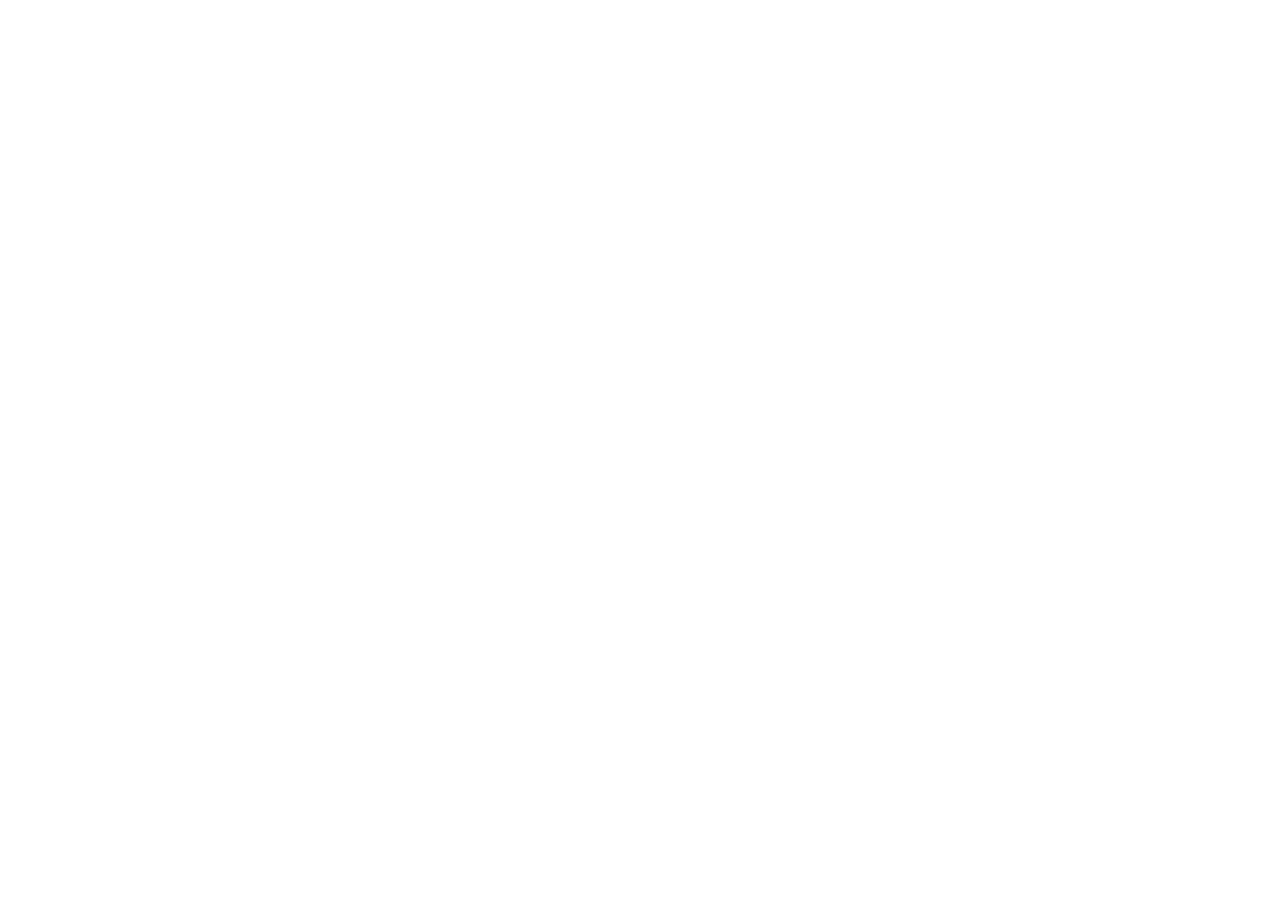
==== index.html @ 56f90200 "Initial commit" ====
<!DOCTYPE html>
<html lang="en">
<head>
    <meta charset="UTF-8">
    <meta name="viewport" content="width=device-width, initial-scale=1.0">
    <title>Project</title>
    <link rel="stylesheet" href="css/style.css">
</head>
<body>
    
</body>
</html>
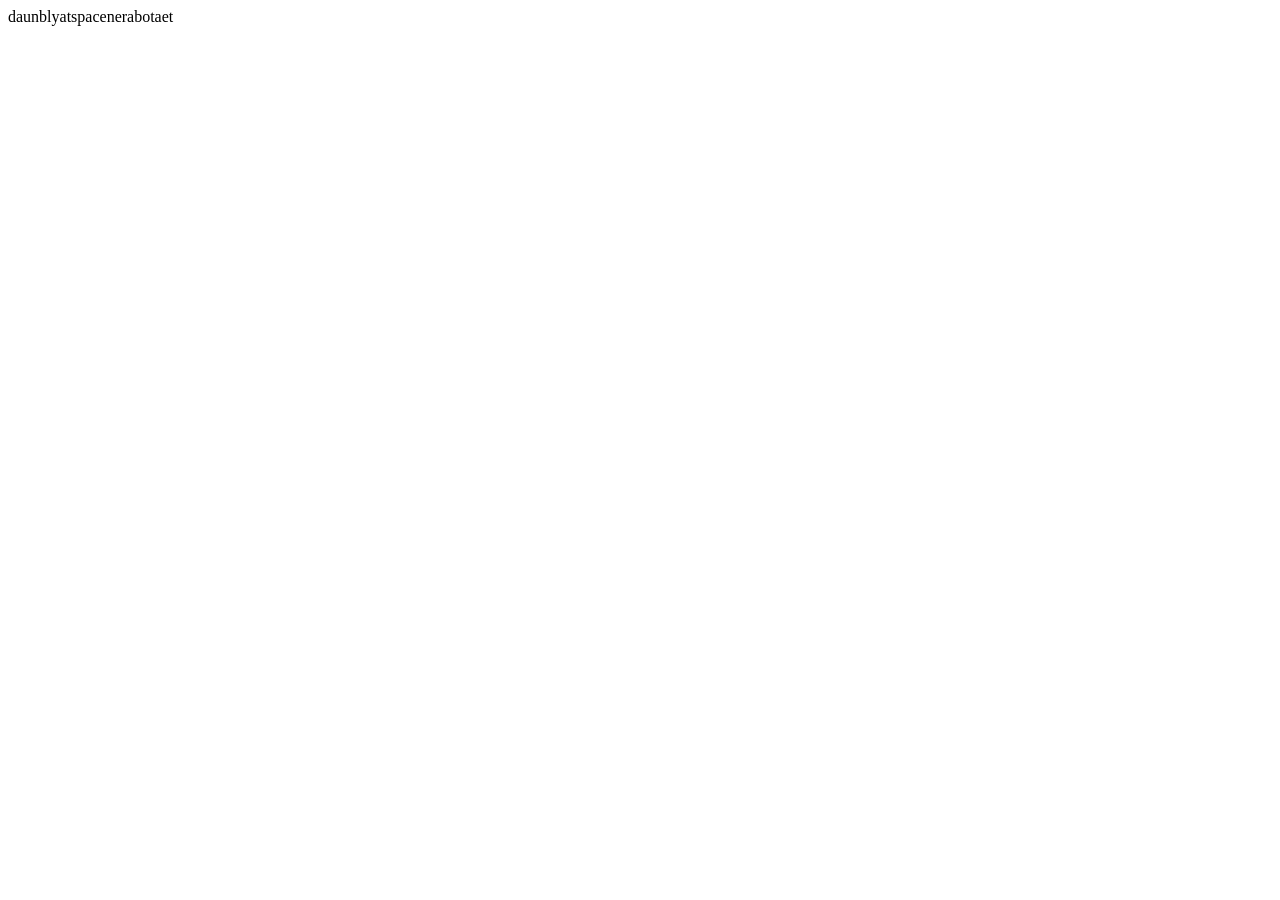
==== commit 0171cf2b: "67676767" ====
--- a/index.html
+++ b/index.html
@@ -7,6 +7,6 @@
     <link rel="stylesheet" href="css/style.css">
 </head>
 <body>
-    
+    daunblyatspacenerabotaet
 </body>
 </html>
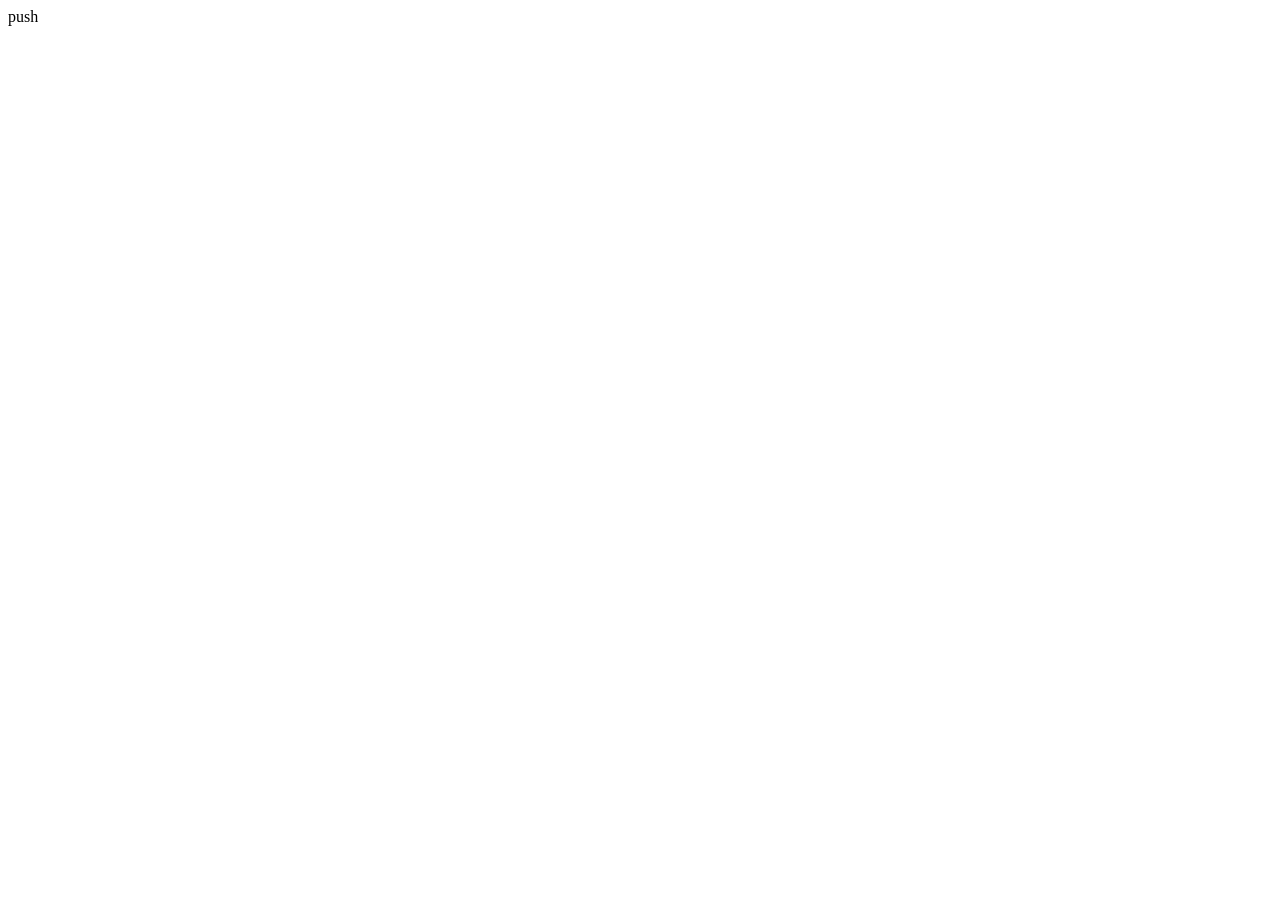
==== commit 72c034b8: "test push" ====
--- a/index.html
+++ b/index.html
@@ -7,6 +7,6 @@
     <link rel="stylesheet" href="css/style.css">
 </head>
 <body>
-    daunblyatspacenerabotaet
+    push
 </body>
 </html>
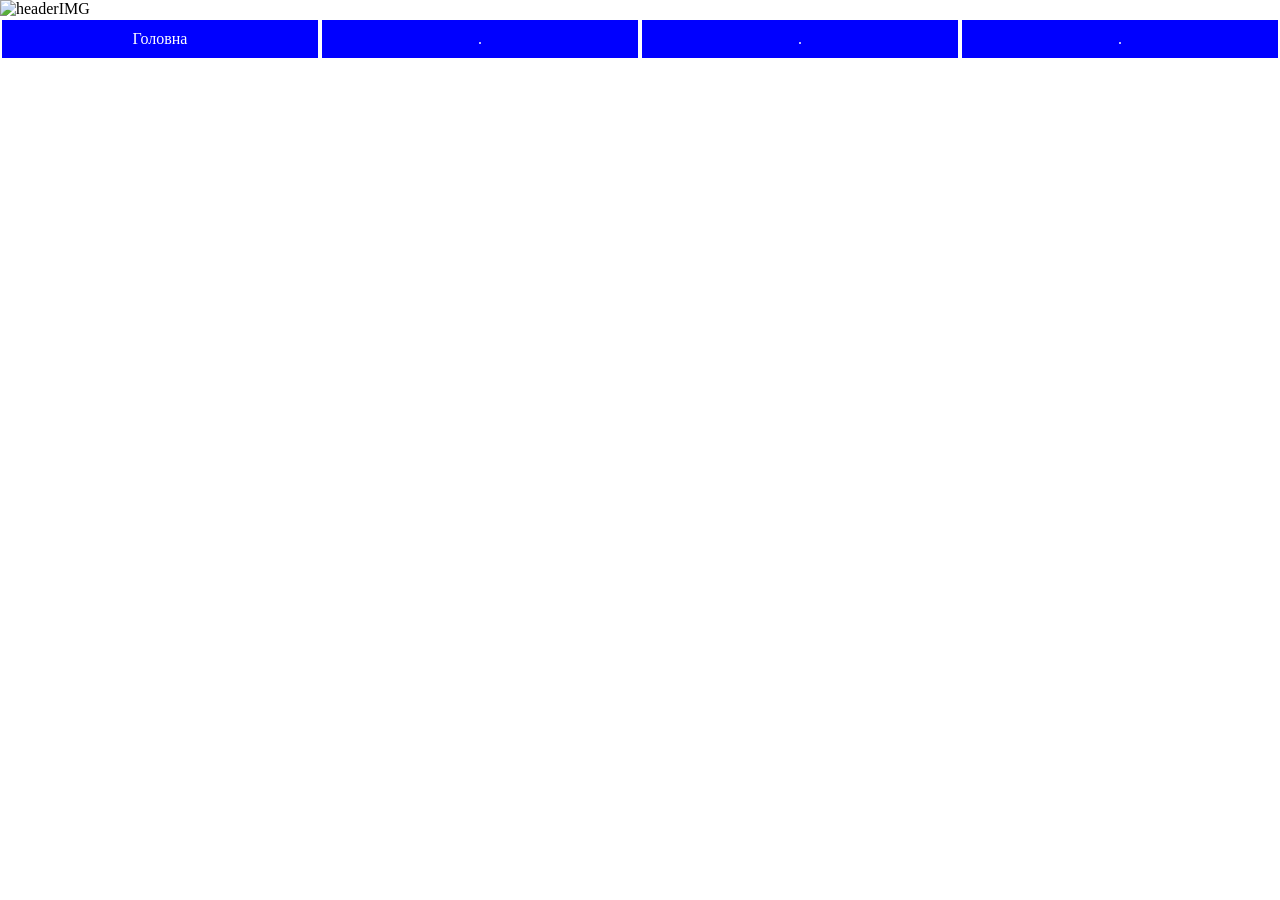
==== commit 0202b347: "created base" ====
--- a/index.html
+++ b/index.html
@@ -7,6 +7,20 @@
     <link rel="stylesheet" href="css/style.css">
 </head>
 <body>
-    push
+    <div><img href="" alt="headerIMG"></div>
+    <div class="navbar">
+        <div>
+            <a href="">Головна</a>
+        </div>
+        <div >
+            <a href="">.</a>
+        </div>
+        <div>
+            <a href="">.</a>
+        </div>
+        <div>
+            <a href="">.</a>
+        </div>
+    </div>
 </body>
 </html>
--- a/css/style.css
+++ b/css/style.css
@@ -0,0 +1,20 @@
+body {
+    margin: 0;
+    padding: 0;
+}
+
+.navbar{
+    display: flex;
+}
+.navbar div{
+    width: 25%;
+    margin: 2px;
+}
+.navbar div a{
+    display: block;
+    padding: 10px;
+    background-color: blue;
+    color: white;
+    text-align: center;
+    text-decoration: none;
+}
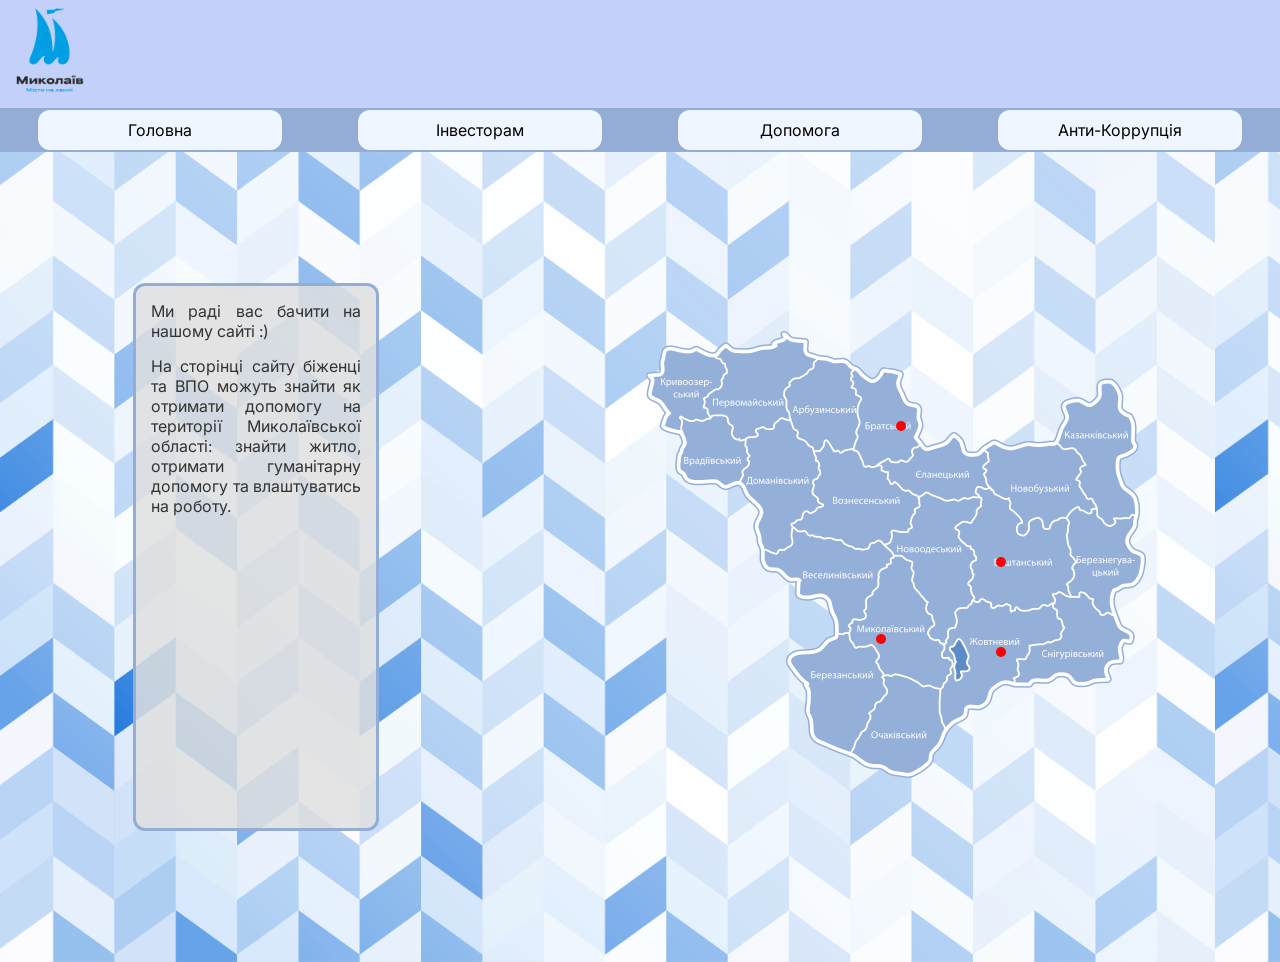
==== commit dd84d17c: "added new pages" ====
--- a/index.html
+++ b/index.html
@@ -5,22 +5,44 @@
     <meta name="viewport" content="width=device-width, initial-scale=1.0">
     <title>Project</title>
     <link rel="stylesheet" href="css/style.css">
+    <link rel="preconnect" href="https://fonts.googleapis.com">
+    <link rel="preconnect" href="https://fonts.gstatic.com" crossorigin>
+    <link href="https://fonts.googleapis.com/css2?family=Inter:ital,opsz,wght@0,14..32,100..900;1,14..32,100..900&display=swap" rel="stylesheet">
 </head>
 <body>
-    <div><img href="" alt="headerIMG"></div>
-    <div class="navbar">
-        <div>
-            <a href="">Головна</a>
+    <div class="header wigth100"><div class="imgPng"><img src="img/logo.png" alt="headerIMG" width="100px" height="100px"></div></div>
+        <div class="width100">
+            <div class="navbar width100">
+                <div>
+                    <a href="index.html">Головна</a>
+                </div>
+                <div >
+                    <a href="second.html">Інвесторам</a>
+                </div>
+                <div>
+                    <a href="third.html">Допомога</a>
+                </div>
+                <div>
+                    <a href="fourth.html">Анти-Коррупція</a>
+                </div>
         </div>
-        <div >
-            <a href="">.</a>
+    </div>
+    <div class="width100 height60 bgimage">
+        <div class="descripton">
+            <div class="card">
+                <p>Ми раді вас бачити на нашому сайті :)</p>
+                <p>На сторінці сайту біженці та ВПО можуть знайти як отримати допомогу на території Миколаївської області: знайти житло, отримати гуманітарну допомогу та влаштуватись на роботу.</p>
+            </div>
         </div>
-        <div>
-            <a href="">.</a>
-        </div>
-        <div>
-            <a href="">.</a>
-        </div>
+        <div class="image ">
+            <div class="contaner">
+                <img src="img/map.png">
+                <a href="index.html"><div class="tocha pervatocha"></div></a>
+                <a href=""><div class="tocha ftorotocha"></div></a>
+                <a href=""><div class="tocha tretetocha"></div></a>
+                <a href=""><div class="tocha chetvotocha"></div></a>
+            </div>
+        </div> 
     </div>
 </body>
 </html>
--- a/css/style.css
+++ b/css/style.css
@@ -1,20 +1,118 @@
+@import url("https://fonts.googleapis.com/css2?family=Inter:ital,opsz,wght@0,14..32,100..900;1,14..32,100..900&display=swap");
 body {
+    font-family: "Inter", sans-serif;
     margin: 0;
     padding: 0;
+    overflow-x:hidden;
 }
-
+.bgimage{
+    background-image: url("../img/background.jpg");
+    background-repeat: repeat;
+    background-size: contain;
+}
 .navbar{
     display: flex;
+    justify-content: space-around;
+    width: 80%;
+    background-color: rgba(147,173,215,1);
 }
 .navbar div{
-    width: 25%;
+    width: 19%;
     margin: 2px;
 }
 .navbar div a{
     display: block;
     padding: 10px;
-    background-color: blue;
-    color: white;
+    background-color: rgba(240,246,255,1);
+    color: black;
     text-align: center;
     text-decoration: none;
+    border-radius: 12px;
+}
+.header
+{
+    display: flex;
+    height: 12vh;
+    background-color: rgba(194, 208, 250, 1)
+}
+.width100
+{
+    display: flex;
+    justify-content: space-around;
+    width: 100vw;
+}
+.height60
+{
+    height: 90vh;
+}
+.descripton
+{
+    width: 40%;
+    height: 100%;
+   
+    display: flex;
+    justify-content:center;
+    align-items: center;
+    
+}
+.image
+{
+    width: 60%;
+    height: 100%;
+    display: flex;
+    align-items: center;
+    justify-content: center;
+   
+}
+
+.card
+{
+    height: 67%;
+    width: 47%;
+    margin: 7rem;
+    background-color: rgba(224, 224, 224, 0.849);
+    border-radius: 12px;
+    border: 3px solid rgba(147,173,215,1);
+}
+.card p {
+    margin: 15px;
+    text-align: justify;
+    color: #333333;
+} 
+
+.imgPng
+{
+   
+    z-index: 67;
+    
+}
+.contaner
+{
+    position:absolute;
+}
+.tocha
+{
+    background-color: red;
+    border-radius: 50%;
+    width: 10px;
+    height: 10px;
+    position: absolute;
+}
+
+.pervatocha
+{
+    top:67%;
+    left:46%;
+}
+.ftorotocha{
+    top: 50%;
+    left: 70%;
+}
+.tretetocha{
+    top: 70%;
+    left: 70%;
+}
+.chetvotocha{
+    top: 20%;
+    left: 50%;
 }
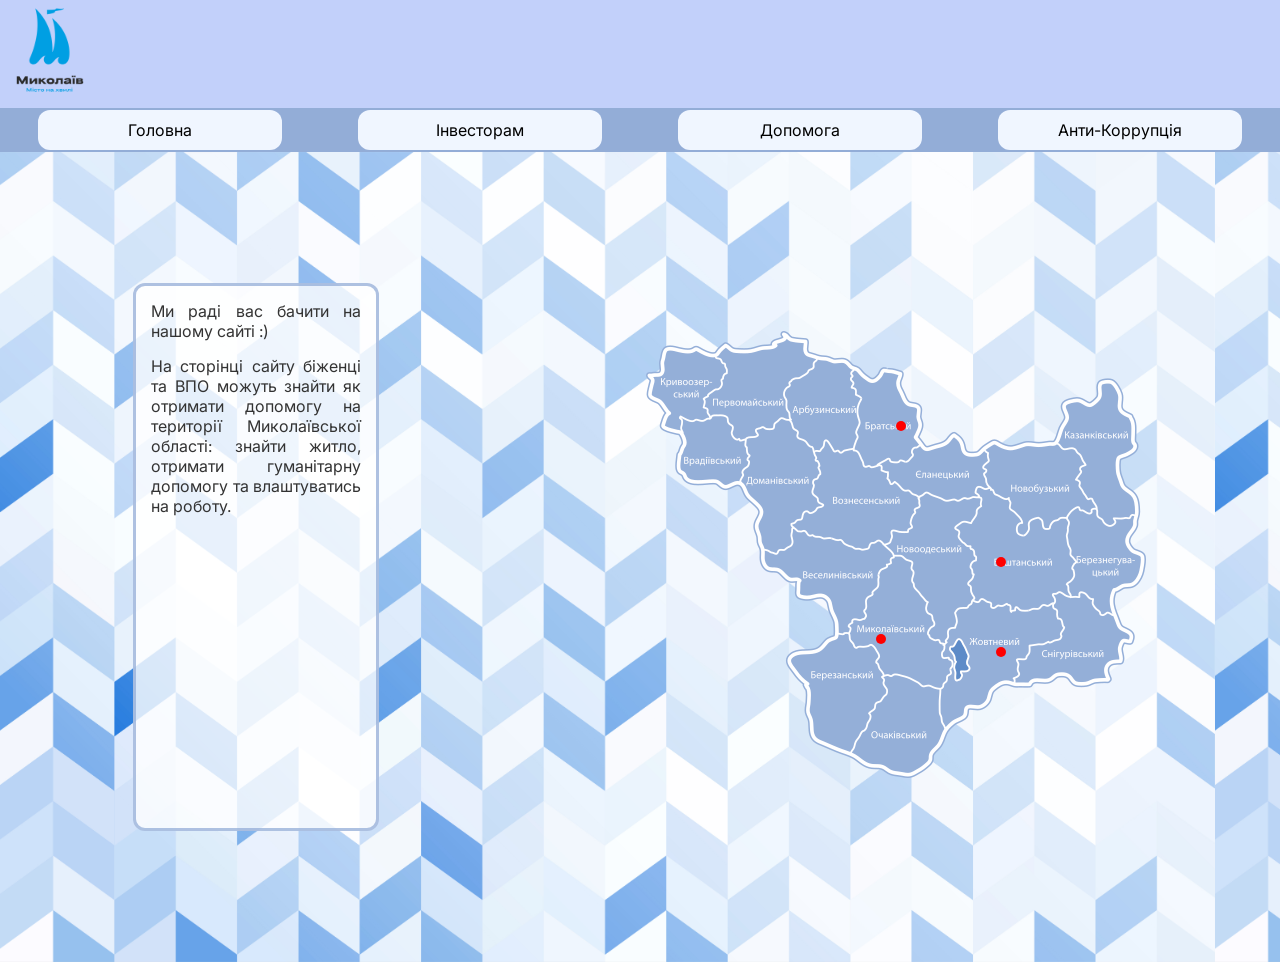
==== commit 3e489189: "omg Co-authored-by: atolw <atolw@users.noreply.github.com> Co-authored-by: dikover <dikover@users.no" ====
--- a/index.html
+++ b/index.html
@@ -37,10 +37,10 @@
         <div class="image ">
             <div class="contaner">
                 <img src="img/map.png">
-                <a href="index.html"><div class="tocha pervatocha"></div></a>
-                <a href=""><div class="tocha ftorotocha"></div></a>
-                <a href=""><div class="tocha tretetocha"></div></a>
-                <a href=""><div class="tocha chetvotocha"></div></a>
+                <a href="index.html"><div class="dot firstdot"><div class="skrynnik firstdot">dsdsds</div></div></a>
+                <a href=""><div class="dot seconddot"><div class="skrynnik seconddot">dsdsds</div></div></a>
+                <a href=""><div class="dot thirddot"><div class="skrynnik thirddot">dsdsds</div></div></a>
+                <a href=""><div class="dot fourthdot"><div class="skrynnik fourthdot">dsdsds</div></div></a>
             </div>
         </div> 
     </div>
--- a/css/style.css
+++ b/css/style.css
@@ -3,7 +3,7 @@
     font-family: "Inter", sans-serif;
     margin: 0;
     padding: 0;
-    overflow-x:hidden;
+    overflow:hidden;
 }
 .bgimage{
     background-image: url("../img/background.jpg");
@@ -28,6 +28,9 @@
     text-align: center;
     text-decoration: none;
     border-radius: 12px;
+}
+.navbar div a:hover {
+    background-color: rgb(236, 236, 238);
 }
 .header
 {
@@ -70,9 +73,9 @@
     height: 67%;
     width: 47%;
     margin: 7rem;
-    background-color: rgba(224, 224, 224, 0.849);
+    background-color: rgba(255, 255, 255, 0.8);
     border-radius: 12px;
-    border: 3px solid rgba(147,173,215,1);
+    border: 3px solid rgba(147,173,215,0.75);
 }
 .card p {
     margin: 15px;
@@ -90,7 +93,7 @@
 {
     position:absolute;
 }
-.tocha
+.dot
 {
     background-color: red;
     border-radius: 50%;
@@ -99,20 +102,39 @@
     position: absolute;
 }
 
-.pervatocha
+.firstdot
 {
     top:67%;
     left:46%;
 }
-.ftorotocha{
+.seconddot{
     top: 50%;
     left: 70%;
 }
-.tretetocha{
+.thirddot{
     top: 70%;
     left: 70%;
 }
-.chetvotocha{
+.fourthdot{
     top: 20%;
     left: 50%;
+}
+
+.skrynnik
+{
+    position: absolute;
+    z-index: -67;
+    width: 5000%;
+    height: 2500%;
+    background-color: rgb(214, 226, 241);
+     padding: 15px;
+    text-align: justify;
+    color: #333333;
+    
+}
+
+.dot:hover > .skrynnik
+{
+    
+    z-index: 67;
 }
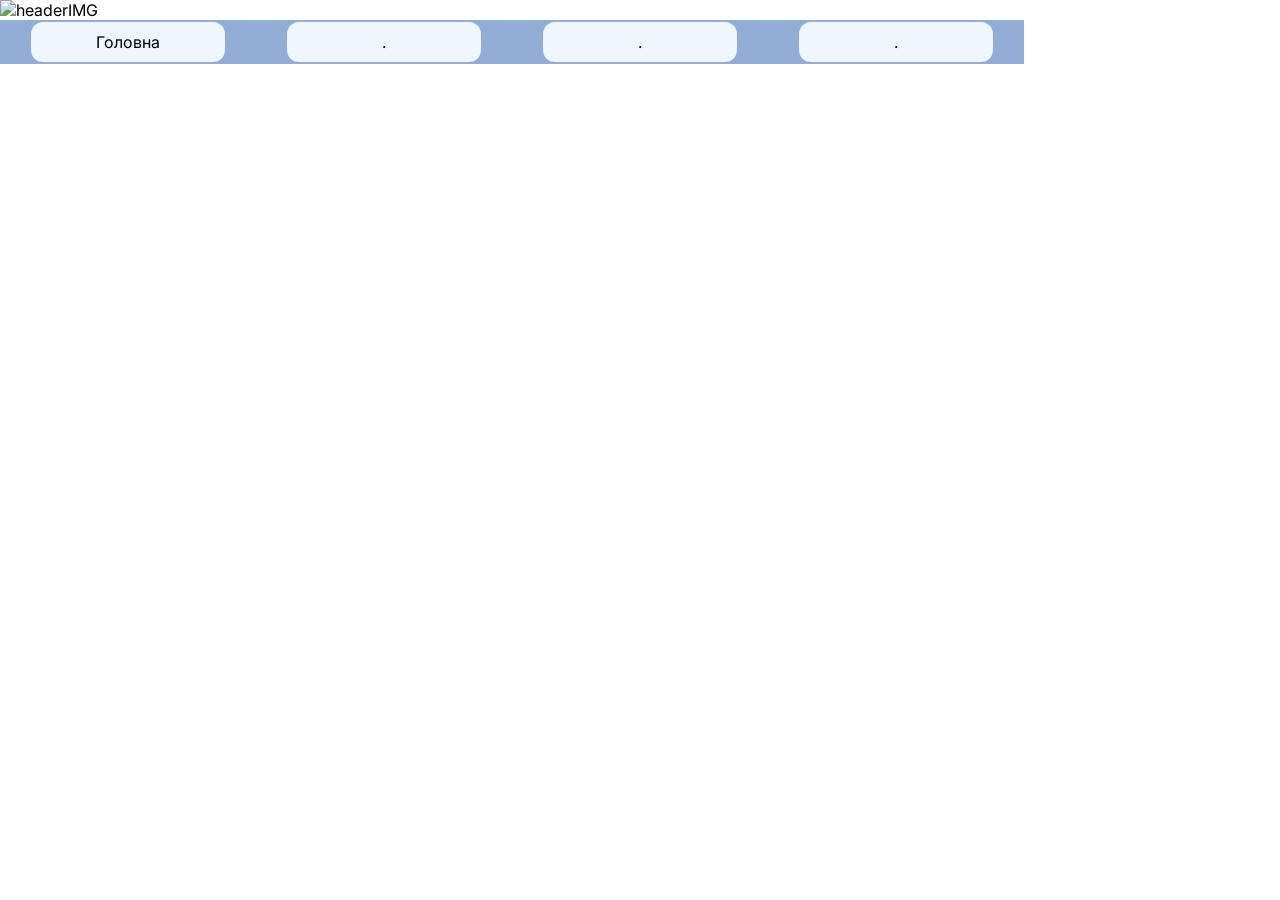
==== commit 83edf244: "Merge branch 'beta' of https://github.com/Urukururu/drTeamHACH-A-THON" ====
--- a/index.html
+++ b/index.html
@@ -5,44 +5,22 @@
     <meta name="viewport" content="width=device-width, initial-scale=1.0">
     <title>Project</title>
     <link rel="stylesheet" href="css/style.css">
-    <link rel="preconnect" href="https://fonts.googleapis.com">
-    <link rel="preconnect" href="https://fonts.gstatic.com" crossorigin>
-    <link href="https://fonts.googleapis.com/css2?family=Inter:ital,opsz,wght@0,14..32,100..900;1,14..32,100..900&display=swap" rel="stylesheet">
 </head>
 <body>
-    <div class="header wigth100"><div class="imgPng"><img src="img/logo.png" alt="headerIMG" width="100px" height="100px"></div></div>
-        <div class="width100">
-            <div class="navbar width100">
-                <div>
-                    <a href="index.html">Головна</a>
-                </div>
-                <div >
-                    <a href="second.html">Інвесторам</a>
-                </div>
-                <div>
-                    <a href="third.html">Допомога</a>
-                </div>
-                <div>
-                    <a href="fourth.html">Анти-Коррупція</a>
-                </div>
+    <div><img href="" alt="headerIMG"></div>
+    <div class="navbar">
+        <div>
+            <a href="">Головна</a>
         </div>
-    </div>
-    <div class="width100 height60 bgimage">
-        <div class="descripton">
-            <div class="card">
-                <p>Ми раді вас бачити на нашому сайті :)</p>
-                <p>На сторінці сайту біженці та ВПО можуть знайти як отримати допомогу на території Миколаївської області: знайти житло, отримати гуманітарну допомогу та влаштуватись на роботу.</p>
-            </div>
+        <div >
+            <a href="">.</a>
         </div>
-        <div class="image ">
-            <div class="contaner">
-                <img src="img/map.png">
-                <a href="index.html"><div class="dot firstdot"><div class="skrynnik firstdot">dsdsds</div></div></a>
-                <a href=""><div class="dot seconddot"><div class="skrynnik seconddot">dsdsds</div></div></a>
-                <a href=""><div class="dot thirddot"><div class="skrynnik thirddot">dsdsds</div></div></a>
-                <a href=""><div class="dot fourthdot"><div class="skrynnik fourthdot">dsdsds</div></div></a>
-            </div>
-        </div> 
+        <div>
+            <a href="">.</a>
+        </div>
+        <div>
+            <a href="">.</a>
+        </div>
     </div>
 </body>
 </html>
--- a/css/style.css
+++ b/css/style.css
@@ -3,7 +3,7 @@
     font-family: "Inter", sans-serif;
     margin: 0;
     padding: 0;
-    overflow:hidden;
+    overflow-x:hidden;
 }
 .bgimage{
     background-image: url("../img/background.jpg");
@@ -28,9 +28,6 @@
     text-align: center;
     text-decoration: none;
     border-radius: 12px;
-}
-.navbar div a:hover {
-    background-color: rgb(236, 236, 238);
 }
 .header
 {
@@ -73,9 +70,9 @@
     height: 67%;
     width: 47%;
     margin: 7rem;
-    background-color: rgba(255, 255, 255, 0.8);
+    background-color: rgba(224, 224, 224, 0.849);
     border-radius: 12px;
-    border: 3px solid rgba(147,173,215,0.75);
+    border: 3px solid rgba(147,173,215,1);
 }
 .card p {
     margin: 15px;
@@ -93,7 +90,7 @@
 {
     position:absolute;
 }
-.dot
+.tocha
 {
     background-color: red;
     border-radius: 50%;
@@ -102,39 +99,20 @@
     position: absolute;
 }
 
-.firstdot
+.pervatocha
 {
     top:67%;
     left:46%;
 }
-.seconddot{
+.ftorotocha{
     top: 50%;
     left: 70%;
 }
-.thirddot{
+.tretetocha{
     top: 70%;
     left: 70%;
 }
-.fourthdot{
+.chetvotocha{
     top: 20%;
     left: 50%;
-}
-
-.skrynnik
-{
-    position: absolute;
-    z-index: -67;
-    width: 5000%;
-    height: 2500%;
-    background-color: rgb(214, 226, 241);
-     padding: 15px;
-    text-align: justify;
-    color: #333333;
-    
-}
-
-.dot:hover > .skrynnik
-{
-    
-    z-index: 67;
 }
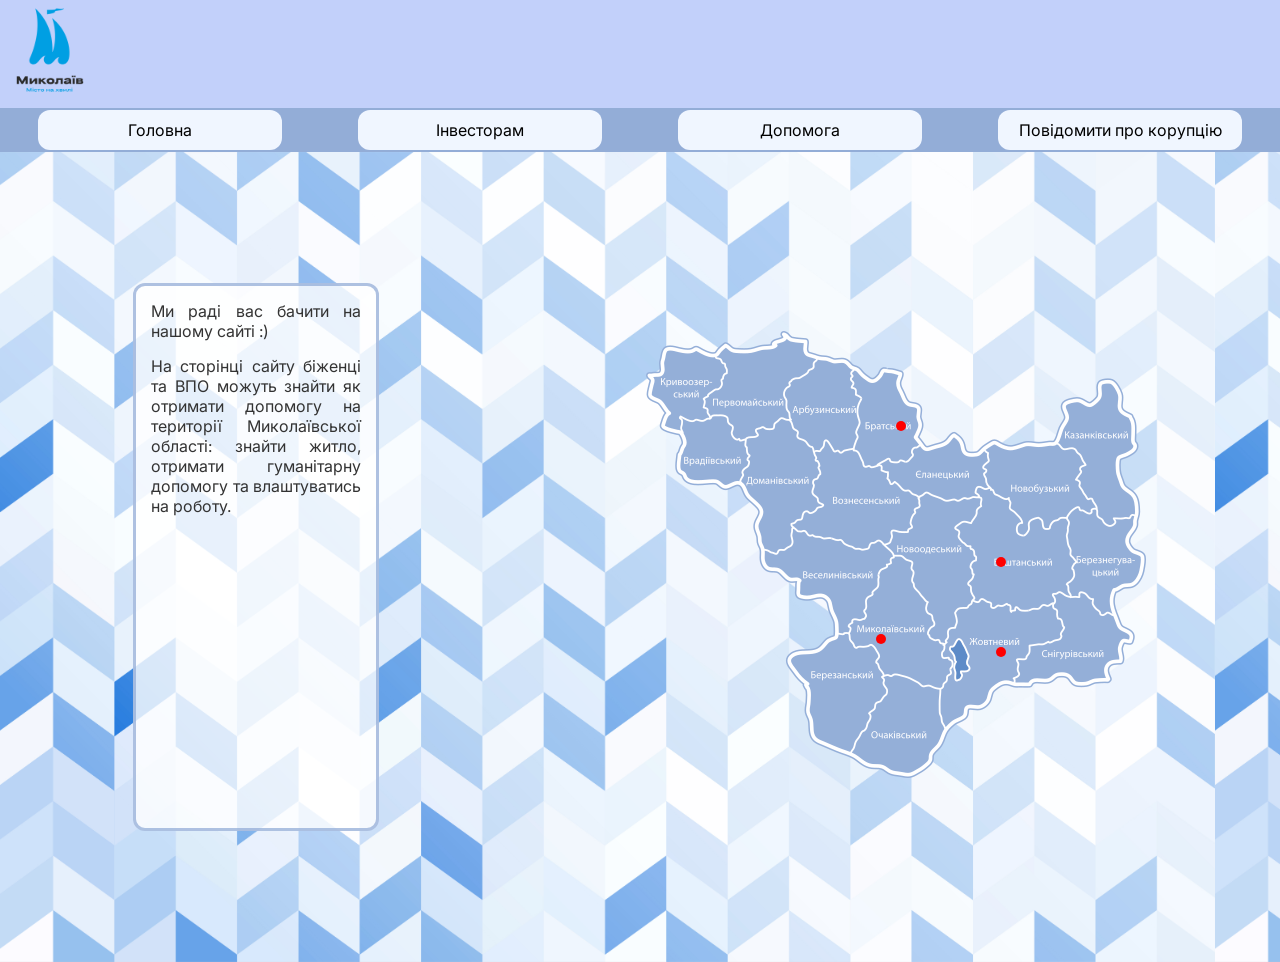
==== commit d1128dd2: "made final product" ====
--- a/index.html
+++ b/index.html
@@ -5,22 +5,44 @@
     <meta name="viewport" content="width=device-width, initial-scale=1.0">
     <title>Project</title>
     <link rel="stylesheet" href="css/style.css">
+    <link rel="preconnect" href="https://fonts.googleapis.com">
+    <link rel="preconnect" href="https://fonts.gstatic.com" crossorigin>
+    <link href="https://fonts.googleapis.com/css2?family=Inter:ital,opsz,wght@0,14..32,100..900;1,14..32,100..900&display=swap" rel="stylesheet">
 </head>
 <body>
-    <div><img href="" alt="headerIMG"></div>
-    <div class="navbar">
-        <div>
-            <a href="">Головна</a>
+    <div class="header wigth100"><div class="imgPng"><img src="img/logo.png" alt="headerIMG" width="100px" height="100px"></div></div>
+        <div class="width100">
+            <div class="navbar width100">
+                <div>
+                    <a href="index.html">Головна</a>
+                </div>
+                <div >
+                    <a href="second.html">Інвесторам</a>
+                </div>
+                <div>
+                    <a href="third.html">Допомога</a>
+                </div>
+                <div>
+                    <a href="fourth.html">Повідомити про корупцію</a>
+                </div>
         </div>
-        <div >
-            <a href="">.</a>
+    </div>
+    <div class="width100 height60 bgimage">
+        <div class="descripton">
+            <div class="card">
+                <p>Ми раді вас бачити на нашому сайті :)</p>
+                <p>На сторінці сайту біженці та ВПО можуть знайти як отримати допомогу на території Миколаївської області: знайти житло, отримати гуманітарну допомогу та влаштуватись на роботу.</p>
+            </div>
         </div>
-        <div>
-            <a href="">.</a>
-        </div>
-        <div>
-            <a href="">.</a>
-        </div>
+        <div class="image ">
+            <div class="contaner">
+                <img src="img/map.png">
+                <a href="https://mkrada.gov.ua/content/zhitlo.html"><div class="dot firstdot"><div class="skrynnik firstdot">Відділ обліку та розподілу житла Миколаївської міської ради</div></div></a>
+                <a href="https://www.dcz.gov.ua/job"><div class="dot seconddot"><div class="skrynnik seconddot">Відділ обліку та розподілу житла Миколаївської міської ради </div></div></a>
+                <a href="https://docs.google.com/forms/d/e/1FAIpQLSfwCHlrDnpiLrW82T4dKzPO0XVqLQi6EsIkFeN1ov9LW9RyKQ/viewform"><div class="dot thirddot"><div class="skrynnik thirddot">Гуманітарний хаб Херсонської області в м. Миколаїв (анкета)</div></div></a>
+                <a href="https://help.npa-ua.org/"><div class="dot fourthdot"><div class="skrynnik fourthdot">Лінія допомоги НПА — професійна психологічна безоплатна допомога</div></div></a>
+            </div>
+        </div> 
     </div>
 </body>
 </html>
--- a/css/style.css
+++ b/css/style.css
@@ -3,7 +3,7 @@
     font-family: "Inter", sans-serif;
     margin: 0;
     padding: 0;
-    overflow-x:hidden;
+    overflow:hidden;
 }
 .bgimage{
     background-image: url("../img/background.jpg");
@@ -29,6 +29,9 @@
     text-decoration: none;
     border-radius: 12px;
 }
+.navbar div a:hover {
+    background-color: rgb(236, 236, 238);
+}
 .header
 {
     display: flex;
@@ -49,11 +52,9 @@
 {
     width: 40%;
     height: 100%;
-   
     display: flex;
     justify-content:center;
     align-items: center;
-    
 }
 .image
 {
@@ -62,35 +63,30 @@
     display: flex;
     align-items: center;
     justify-content: center;
-   
 }
-
 .card
 {
     height: 67%;
     width: 47%;
     margin: 7rem;
-    background-color: rgba(224, 224, 224, 0.849);
+    background-color: rgba(255, 255, 255, 0.8);
     border-radius: 12px;
-    border: 3px solid rgba(147,173,215,1);
+    border: 3px solid rgba(147,173,215,0.75);
 }
 .card p {
     margin: 15px;
     text-align: justify;
     color: #333333;
 } 
-
 .imgPng
 {
-   
     z-index: 67;
-    
 }
 .contaner
 {
     position:absolute;
 }
-.tocha
+.dot
 {
     background-color: red;
     border-radius: 50%;
@@ -98,21 +94,51 @@
     height: 10px;
     position: absolute;
 }
-
-.pervatocha
+.firstdot
 {
     top:67%;
     left:46%;
 }
-.ftorotocha{
+.seconddot{
     top: 50%;
     left: 70%;
 }
-.tretetocha{
+.thirddot{
     top: 70%;
     left: 70%;
 }
-.chetvotocha{
+.fourthdot{
     top: 20%;
     left: 50%;
+}
+.skrynnik
+{
+    position: absolute;
+    z-index: -67;
+    width: 5000%;
+    height: 2500%;
+    background-color: rgb(214, 226, 241);
+     padding: 15px;
+    text-align: justify;
+    color: #333333;
+}
+.dot:hover > .skrynnik
+{
+    z-index: 67;
+}
+.investments{
+    margin-top: 250px;
+    position: relative;
+}
+.card h1{
+    text-align: center;
+}
+.cardd{
+    position: absolute;
+    top: 100%;
+    left: 25%;
+    width: 1000px;
+    background-color: rgba(255, 255, 255, 0.8);
+    border-radius: 12px;
+    border: 3px solid rgba(147,173,215,0.75);
 }
